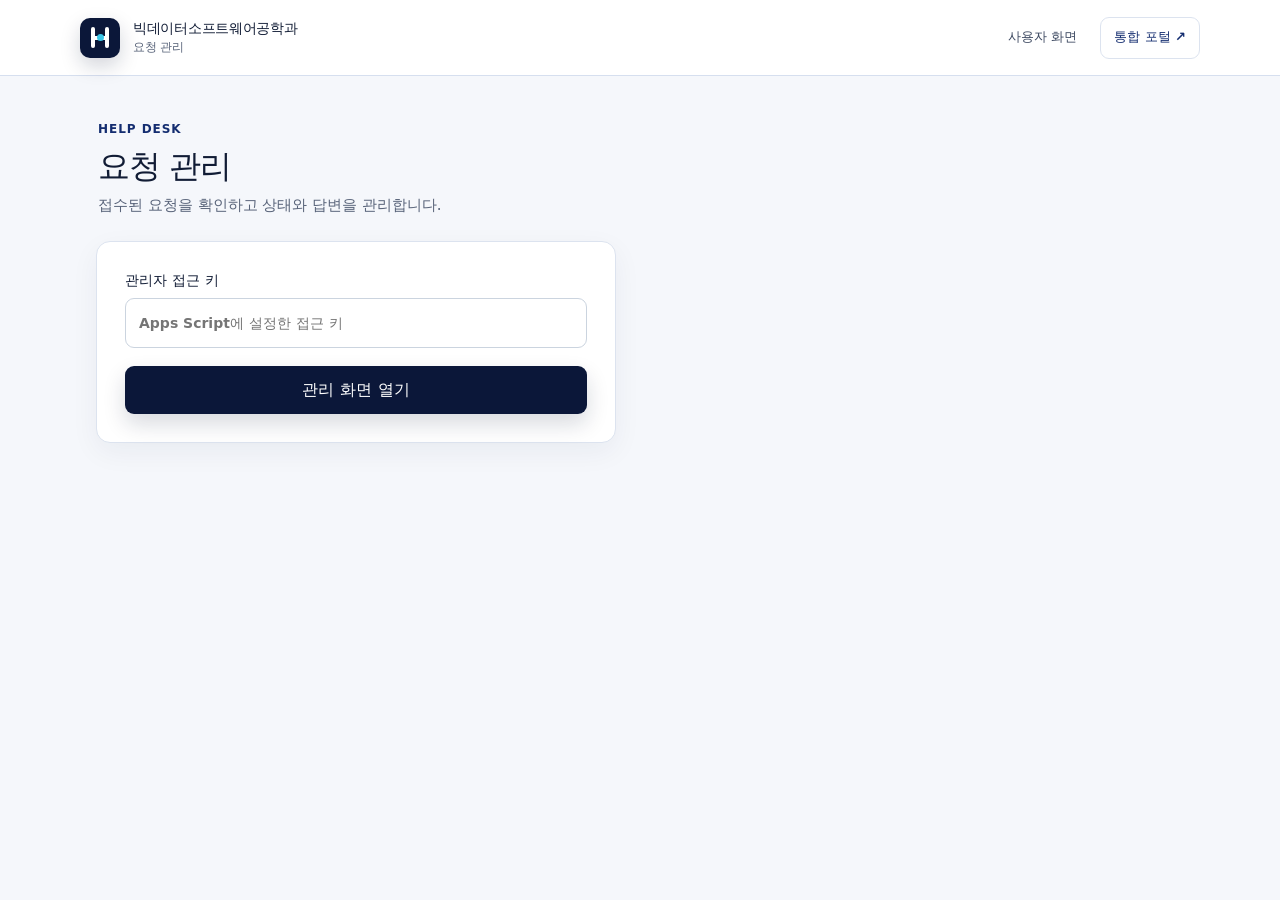
==== admin.html @ da018014 "Reduce Help API round trips and Sheets operations with regression coverage" ====
<!doctype html>
<html lang="ko">
<head>
  <meta charset="utf-8"><meta name="viewport" content="width=device-width, initial-scale=1, viewport-fit=cover">
  <meta name="robots" content="noindex, nofollow, noarchive">
  <meta name="referrer" content="no-referrer">
  <meta name="theme-color" content="#0b1739"><title>관리자 | BigData Help</title><link rel="icon" href="favicon.svg" type="image/svg+xml"><link rel="stylesheet" href="css/style.css?v=20261005-portal2">
</head>
<body class="admin-page">
  <header class="site-header">
    <div class="header-inner">
      <a class="brand" href="index.html" aria-label="학과 요청 문의 홈">
        <span class="brand-mark" aria-hidden="true"><span></span></span>
        <span class="brand-copy"><strong>빅데이터소프트웨어공학과</strong><small>요청 관리</small></span>
      </a>
      <nav class="desktop-nav" aria-label="주요 메뉴">
        <a href="index.html">사용자 화면</a>
        <a class="portal-home" href="https://portal.k-bigdata.kr/">통합 포털 ↗</a>
      </nav>
      <a class="mobile-portal-link" href="https://portal.k-bigdata.kr/">포털 ↗</a>
    </div>
  </header>
  <main class="page page--admin">
    <div class="page-title"><p class="eyebrow">Help Desk</p><h1>요청 관리</h1><p>접수된 요청을 확인하고 상태와 답변을 관리합니다.</p></div>
    <form id="admin-auth" class="form-card form-card--compact admin-auth">
      <label>관리자 접근 키<input name="adminKey" type="password" required autocomplete="current-password" placeholder="Apps Script에 설정한 접근 키"></label>
      <button class="button button--primary" type="submit">관리 화면 열기</button>
    </form>
    <p id="admin-notice" class="notice" role="status"></p>
    <div id="admin-workspace" hidden>
    <div id="admin-summary" class="admin-summary"></div>
    <div class="toolbar">
      <label>상태 필터<select id="status-filter"><option value="ALL">전체</option><option value="RECEIVED">접수</option><option value="CHECKING">확인중</option><option value="PROCESSING">처리중</option><option value="COMPLETED">완료</option></select></label>
      <label class="check-label"><input id="include-deleted" type="checkbox"> 삭제된 요청 포함</label>
    </div>
    <section id="admin-list" class="admin-list" aria-live="polite"></section>
    </div>
  </main>
  <script src="js/config.js?v=20261008-perf1"></script><script src="js/api.js?v=20261008-perf1"></script><script src="js/admin.js?v=20261008-perf1"></script>
</body>
</html>
---- css/style.css ----
:root{--navy:#173b68;--navy-2:#24568d;--blue:#2875c7;--sky:#eaf3fc;--ink:#172333;--muted:#667386;--line:#dfe5ec;--surface:#fff;--bg:#f4f7fa;--orange:#d66a16;--green:#188457;--red:#c33b3b;--shadow:0 10px 30px rgba(23,59,104,.08);font-family:Pretendard,"Noto Sans KR","Apple SD Gothic Neo",system-ui,sans-serif;color:var(--ink);background:var(--bg);font-synthesis:none}
*{box-sizing:border-box}[hidden]{display:none!important}html{min-width:320px;scroll-behavior:smooth}body{margin:0;background:var(--bg);line-height:1.55;overflow-wrap:anywhere}button,input,select,textarea{font:inherit}button,a{-webkit-tap-highlight-color:transparent}a{color:inherit;text-decoration:none}.site-header{position:sticky;top:0;z-index:10;background:rgba(255,255,255,.94);border-bottom:1px solid var(--line);backdrop-filter:blur(12px)}.header-inner{max-width:1080px;margin:auto;padding:14px 20px}.brand{display:inline-flex;flex-direction:column}.brand span{font-size:20px;font-weight:800;letter-spacing:-.4px;color:var(--navy)}.brand small{font-size:12px;color:var(--muted)}.page{max-width:760px;margin:auto;padding:24px 16px calc(104px + env(safe-area-inset-bottom))}.hero-card{padding:28px 24px;border-radius:24px;color:#fff;background:linear-gradient(145deg,var(--navy),var(--navy-2));box-shadow:0 18px 44px rgba(23,59,104,.2)}.eyebrow{margin:0 0 7px;font-size:12px;font-weight:750;letter-spacing:.08em;text-transform:uppercase}.hero-card .eyebrow{color:#cce2fa}.hero-card h1{margin:0 0 10px;font-size:27px;line-height:1.25;letter-spacing:-1px}.hero-card>p:not(.eyebrow){margin:0 0 22px;color:#e7f0fa;font-size:15px}.button{display:inline-flex;min-height:48px;align-items:center;justify-content:center;padding:11px 18px;border:0;border-radius:12px;font-weight:750;cursor:pointer;transition:transform .15s,opacity .15s,box-shadow .15s}.button:active{transform:translateY(1px)}.button:disabled{opacity:.5;cursor:not-allowed}.button--primary{color:#fff;background:var(--blue);box-shadow:0 7px 16px rgba(40,117,199,.2)}.hero-card .button--primary{color:var(--navy);background:#fff}.button--secondary{color:var(--navy);background:#edf2f7}.button--danger{color:var(--red);background:#fff0f0}.button--large{width:100%;min-height:54px}.button--small{min-height:42px;padding:8px 14px;font-size:14px}.section-heading{display:flex;align-items:end;justify-content:space-between;margin:28px 2px 12px;gap:12px}.section-heading h2{margin:0;font-size:18px}.section-heading span{font-size:11px;color:var(--muted)}.status-grid{display:grid;grid-template-columns:repeat(4,1fr);gap:8px}.status-stat{min-width:0;padding:15px 8px;text-align:center;border-radius:15px;background:var(--surface);border:1px solid var(--line)}.status-stat span{display:block;font-size:12px;color:var(--muted);white-space:nowrap}.status-stat strong{display:block;margin-top:3px;font-size:22px;color:var(--ink)}.status-stat--checking strong{color:var(--blue)}.status-stat--processing strong{color:var(--orange)}.status-stat--completed strong{color:var(--green)}.ticket-list{display:grid;gap:12px}.ticket-card{padding:18px;border:1px solid var(--line);border-radius:17px;background:var(--surface);box-shadow:0 4px 14px rgba(23,59,104,.04)}.ticket-card h3{margin:10px 0 5px;font-size:16px;line-height:1.4}.ticket-card>p{margin:0;color:var(--muted);font-size:13px}.badge{display:inline-flex;align-items:center;width:max-content;padding:4px 9px;border-radius:999px;font-size:11px;font-weight:800;background:#eef1f4;color:#596575}.badge--checking{background:#e8f2ff;color:#1762ad}.badge--processing{background:#fff0e4;color:#b95508}.badge--completed{background:#e7f7f0;color:#08764b}.bottom-nav{position:fixed;z-index:20;left:0;right:0;bottom:0;display:grid;grid-template-columns:repeat(3,1fr);padding:7px max(10px,env(safe-area-inset-right)) calc(7px + env(safe-area-inset-bottom)) max(10px,env(safe-area-inset-left));border-top:1px solid var(--line);background:rgba(255,255,255,.96);backdrop-filter:blur(14px)}.bottom-nav a{display:flex;min-height:50px;align-items:center;justify-content:center;flex-direction:column;gap:1px;border-radius:12px;color:#798493;font-size:11px;font-weight:700}.bottom-nav a span{font-size:21px;line-height:1}.bottom-nav a.active{color:var(--navy);background:#eef4fa}.notice{padding:12px 14px;border-radius:12px;background:#fff8dc;color:#6d5711;font-size:13px}.hero-card+.notice{margin-top:16px}.loading,.empty-state{grid-column:1/-1;padding:28px;text-align:center;color:var(--muted);border:1px dashed #cbd3dc;border-radius:16px;background:#fff}.page-title{margin:5px 2px 20px}.page-title .eyebrow{color:var(--blue)}.page-title h1{margin:0;font-size:28px;letter-spacing:-.7px}.page-title>p:last-child{margin:6px 0 0;color:var(--muted);font-size:14px}.form-card{display:grid;gap:18px;padding:22px;border:1px solid var(--line);border-radius:20px;background:var(--surface);box-shadow:var(--shadow)}.form-card label,.admin-update-form label,.toolbar label{display:grid;gap:7px;font-size:14px;font-weight:700}.required{margin-left:4px;color:var(--red);font-size:10px}.form-card input,.form-card select,.form-card textarea,.admin-update-form select,.admin-update-form textarea,.toolbar select{width:100%;min-height:50px;padding:12px 13px;border:1px solid #cbd4df;border-radius:11px;color:var(--ink);background:#fff;outline:none;transition:border-color .15s,box-shadow .15s}.form-card textarea,.admin-update-form textarea{resize:vertical}.form-card input:focus,.form-card select:focus,.form-card textarea:focus,.admin-update-form select:focus,.admin-update-form textarea:focus,.toolbar select:focus{border-color:var(--blue);box-shadow:0 0 0 3px rgba(40,117,199,.12)}.form-row{display:grid;grid-template-columns:1fr 1.3fr;gap:12px}.help-box{padding:13px;border-radius:11px;background:#f0f5fa;color:#506176;font-size:12px}.form-feedback{min-height:20px;margin:0;color:var(--red);font-size:13px}.success-card{padding:36px 22px;text-align:center;border-radius:20px;background:#fff;box-shadow:var(--shadow)}.success-card .success-icon{display:grid;width:58px;height:58px;margin:0 auto 15px;place-items:center;border-radius:50%;background:#e5f7ee;color:var(--green);font-size:30px;font-weight:900}.success-card h2{font-size:20px}.success-card .button{display:flex;margin-top:10px}.results-list{margin-top:18px}.ticket-card__top{display:flex;align-items:center;justify-content:space-between;gap:10px}.request-id{color:var(--muted);font-size:11px}.ticket-card time{display:block;margin:5px 0 14px;color:var(--muted);font-size:12px}.ticket-card .ticket-content{padding:14px 0;white-space:pre-wrap;color:var(--ink);font-size:14px;border-top:1px solid var(--line)}.reply-box{margin-bottom:14px;padding:14px;border-radius:12px;background:#f1f6fb;font-size:13px}.reply-box p{margin:5px 0 0;white-space:pre-wrap}.page--admin{max-width:1080px}.admin-summary{display:grid;grid-template-columns:repeat(5,minmax(0,1fr));gap:10px}.summary-card{min-width:0;padding:15px;border-radius:14px;background:#fff;border:1px solid var(--line)}.summary-card span{display:block;color:var(--muted);font-size:12px}.summary-card strong{font-size:22px}.toolbar{display:flex;align-items:end;justify-content:space-between;gap:18px;margin:18px 0;padding:15px;border-radius:14px;background:#fff;border:1px solid var(--line)}.toolbar select{min-width:170px}.toolbar .check-label{display:flex;align-items:center;grid-template-columns:auto 1fr}.check-label input{width:20px;height:20px;flex:0 0 auto}.admin-list{display:grid;gap:10px}.admin-ticket{border:1px solid var(--line);border-radius:15px;background:#fff;overflow:hidden}.admin-ticket summary{display:grid;grid-template-columns:auto minmax(180px,1fr) minmax(250px,1.4fr) auto;align-items:center;gap:12px;padding:16px;cursor:pointer;list-style:none}.admin-ticket summary::-webkit-details-marker{display:none}.admin-ticket__title{min-width:0;font-weight:750}.admin-ticket__meta{min-width:0;color:var(--muted);font-size:12px}.admin-ticket__body{padding:18px;border-top:1px solid var(--line)}.admin-ticket--deleted{opacity:.68}.deleted-label{padding:3px 7px;border-radius:6px;color:var(--red);background:#ffecec;font-size:11px;font-weight:750}.detail-grid{display:grid;grid-template-columns:repeat(3,minmax(0,1fr));gap:10px;margin:0}.detail-grid div{min-width:0;padding:10px;border-radius:10px;background:#f6f8fa}.detail-grid dt{color:var(--muted);font-size:11px}.detail-grid dd{margin:3px 0 0;font-size:13px;font-weight:650}.content-panel{margin:12px 0;padding:14px;border-radius:12px;background:#f6f8fa}.content-panel p{margin:6px 0 0;white-space:pre-wrap}.admin-update-form{display:grid;grid-template-columns:180px minmax(0,1fr) auto;align-items:end;gap:12px}.admin-update-form textarea{min-height:100px}.admin-page .notice:empty{display:none}
@media (min-width:760px){.page{padding-top:38px;padding-bottom:50px}.bottom-nav{position:static;max-width:500px;margin:0 auto 35px;border:1px solid var(--line);border-radius:18px;padding:7px}.hero-card{padding:38px}.hero-card h1{font-size:34px}.hero-card .button--large{width:auto;min-width:220px}.ticket-card{padding:20px}.form-card{padding:28px}}
@media (max-width:720px){.page--admin{padding-left:14px;padding-right:14px}.admin-summary{grid-template-columns:repeat(2,minmax(0,1fr))}.admin-summary .summary-card:first-child{grid-column:1/-1}.toolbar{align-items:stretch;flex-direction:column}.toolbar select{min-width:0}.toolbar .check-label{justify-content:flex-start}.admin-ticket summary{grid-template-columns:auto minmax(0,1fr) auto}.admin-ticket__meta{grid-column:1/-1}.detail-grid{grid-template-columns:1fr 1fr}.admin-update-form{grid-template-columns:1fr}.admin-update-form .button{width:100%}}
@media (max-width:430px){.page{padding-left:13px;padding-right:13px}.hero-card{padding:24px 20px}.hero-card h1{font-size:24px}.status-grid{gap:5px}.status-stat{padding:13px 3px}.form-card{padding:18px}.form-row{grid-template-columns:1fr}.detail-grid{grid-template-columns:1fr}.section-heading span{display:none}}
.admin-auth{width:100%;max-width:520px;margin:0 0 18px}.admin-auth .button{width:100%}
@media (prefers-reduced-motion:reduce){*{scroll-behavior:auto!important;transition:none!important}}

/* Responsive desktop navigation and home layout */
.header-inner{display:flex;align-items:center;justify-content:space-between;gap:24px}
.desktop-nav{display:none;align-items:center;gap:6px}
.desktop-nav a{padding:10px 15px;border-radius:10px;color:var(--muted);font-size:14px;font-weight:750}
.desktop-nav a:hover{color:var(--navy);background:#f1f5f9}
.desktop-nav a.active{color:#fff;background:var(--navy)}
.page--home{max-width:1080px}
@media (min-width:760px){
  .desktop-nav{display:flex}
  .page{padding-top:38px;padding-bottom:60px}
  .bottom-nav{display:none}
  .hero-card{padding:44px 42px}
  .hero-card h1{max-width:720px;font-size:36px}
  .hero-card>p:not(.eyebrow){max-width:720px}
}
@media (min-width:900px){.page--home .ticket-list{grid-template-columns:repeat(2,minmax(0,1fr))}}


/* 2026-10-05 Portal-aligned standalone Help Desk */
:root{
  --navy:#142d70;
  --navy-2:#0b1739;
  --blue:#3468e8;
  --sky:#eef4ff;
  --ink:#111c35;
  --muted:#59647a;
  --line:#dce3ef;
  --surface:#fff;
  --bg:#f5f7fb;
  --shadow:0 9px 28px rgba(17,36,77,.055);
}
body{background:var(--bg);color:var(--ink)}
.site-header{
  height:76px;
  background:rgba(255,255,255,.94);
  border-bottom:1px solid rgba(210,220,238,.9);
  backdrop-filter:blur(16px);
}
.header-inner{
  width:min(calc(100% - 40px),1120px);
  max-width:none;
  height:100%;
  margin:auto;
  padding:0;
  display:flex;
  align-items:center;
  justify-content:space-between;
  gap:24px;
}
.brand{
  display:flex;
  flex-direction:row;
  align-items:center;
  gap:13px;
  min-width:0;
}
.brand-mark{
  position:relative;
  width:40px;
  height:40px;
  flex:0 0 40px;
  border-radius:10px;
  background:#0b1739;
  box-shadow:0 8px 20px rgba(11,23,57,.18);
}
.brand-mark::before,.brand-mark::after{content:"";position:absolute;background:#fff;border-radius:2px}
.brand-mark::before{width:4px;height:21px;left:11px;top:9px;box-shadow:14px 0 #fff}
.brand-mark::after{width:18px;height:4px;left:11px;top:18px}
.brand-mark>span{position:absolute;z-index:2;width:7px;height:7px;left:17px;top:16px;border-radius:50%;background:#39c6e8}
.brand-copy{display:grid;line-height:1.25}
.brand-copy strong{font-size:14px;letter-spacing:-.02em;color:var(--ink)}
.brand-copy small{margin-top:3px;font-size:12px;color:var(--muted)}
.desktop-nav{display:none;align-items:center;gap:6px}
.desktop-nav a{
  min-height:42px;
  display:inline-flex;
  align-items:center;
  padding:9px 13px;
  border-radius:9px;
  color:#3d4961;
  font-size:13px;
  font-weight:700;
}
.desktop-nav a:hover{color:var(--navy);background:#f1f5fb}
.desktop-nav a.active{color:#fff;background:var(--navy)}
.desktop-nav .portal-home{
  margin-left:4px;
  border:1px solid var(--line);
  background:#fff;
  color:var(--navy);
}
.mobile-portal-link{display:none;color:var(--navy);font-size:12px;font-weight:750}
.page{max-width:760px;padding-top:30px}
.page--home{max-width:1120px}
.hero-card{
  position:relative;
  overflow:hidden;
  padding:38px 36px;
  border:1px solid var(--line);
  border-radius:16px;
  color:var(--ink);
  background:linear-gradient(135deg,#fff,#f6f9ff);
  box-shadow:var(--shadow);
}
.hero-card::after{
  content:"";
  position:absolute;
  right:-55px;
  bottom:-80px;
  width:180px;
  height:180px;
  border-radius:50%;
  box-shadow:0 0 0 36px rgba(52,104,232,.035),0 0 0 76px rgba(57,198,232,.025);
}
.hero-card .eyebrow{position:relative;z-index:1;color:var(--navy);letter-spacing:.12em}
.hero-card h1{
  position:relative;
  z-index:1;
  max-width:760px;
  margin-bottom:12px;
  color:var(--ink);
  font-size:34px;
  line-height:1.28;
  letter-spacing:-.045em;
}
.hero-card>p:not(.eyebrow){
  position:relative;
  z-index:1;
  max-width:720px;
  margin-bottom:24px;
  color:var(--muted);
  font-size:16px;
  line-height:1.75;
}
.button{border-radius:9px}
.button--primary{
  position:relative;
  z-index:1;
  color:#fff;
  background:var(--navy-2);
  box-shadow:0 10px 22px rgba(11,23,57,.16);
}
.button--primary:hover{background:var(--navy)}
.hero-card .button--primary{color:#fff;background:var(--navy-2)}
.button--secondary{color:var(--navy);background:#fff;border:1px solid var(--line)}
.status-stat,.ticket-card,.form-card,.success-card,.summary-card,.admin-ticket{
  border-radius:14px;
  box-shadow:var(--shadow);
}
.status-stat{padding:18px 10px}
.ticket-card{padding:20px}
.page-title{margin-top:6px;margin-bottom:22px}
.page-title .eyebrow{color:var(--navy)}
.page-title h1{font-size:32px;letter-spacing:-.04em;line-height:1.3}
.page-title>p:last-child{font-size:15px;line-height:1.7}
.form-card{border-radius:14px}
.form-card input,.form-card select,.form-card textarea,.admin-update-form select,.admin-update-form textarea,.toolbar select{border-radius:9px}
.form-card input:focus,.form-card select:focus,.form-card textarea:focus,.admin-update-form select:focus,.admin-update-form textarea:focus,.toolbar select:focus{
  border-color:var(--navy);
  box-shadow:0 0 0 3px rgba(20,45,112,.1)
}
.bottom-nav{
  background:rgba(255,255,255,.97);
  border-top:1px solid var(--line);
}
.bottom-nav a.active{color:var(--navy);background:#f1f5fb}
.notice{border:1px solid #e6ddac}
.admin-page .page{max-width:1120px}

@media(min-width:760px){
  .desktop-nav{display:flex}
  .mobile-portal-link{display:none}
  .page{padding-top:38px;padding-bottom:64px}
  .bottom-nav{display:none}
  .hero-card{padding:42px}
  .hero-card h1{font-size:36px}
  .hero-card .button--large{width:auto;min-width:220px}
}
@media(max-width:759px){
  .site-header{height:64px}
  .header-inner{width:calc(100% - 24px)}
  .brand-copy strong{font-size:13px}
  .brand-copy small{font-size:11px}
  .mobile-portal-link{display:inline-flex;align-items:center;min-height:42px;padding:6px}
  .page{padding-top:22px}
  .hero-card{padding:24px 20px;border-radius:14px}
  .hero-card h1{font-size:27px}
  .hero-card>p:not(.eyebrow){font-size:15px}
  .page-title h1{font-size:28px}
}
@media(max-width:420px){
  .brand-copy strong{max-width:180px;white-space:nowrap;overflow:hidden;text-overflow:ellipsis}
  .brand-copy small{max-width:180px;white-space:nowrap;overflow:hidden;text-overflow:ellipsis}
}
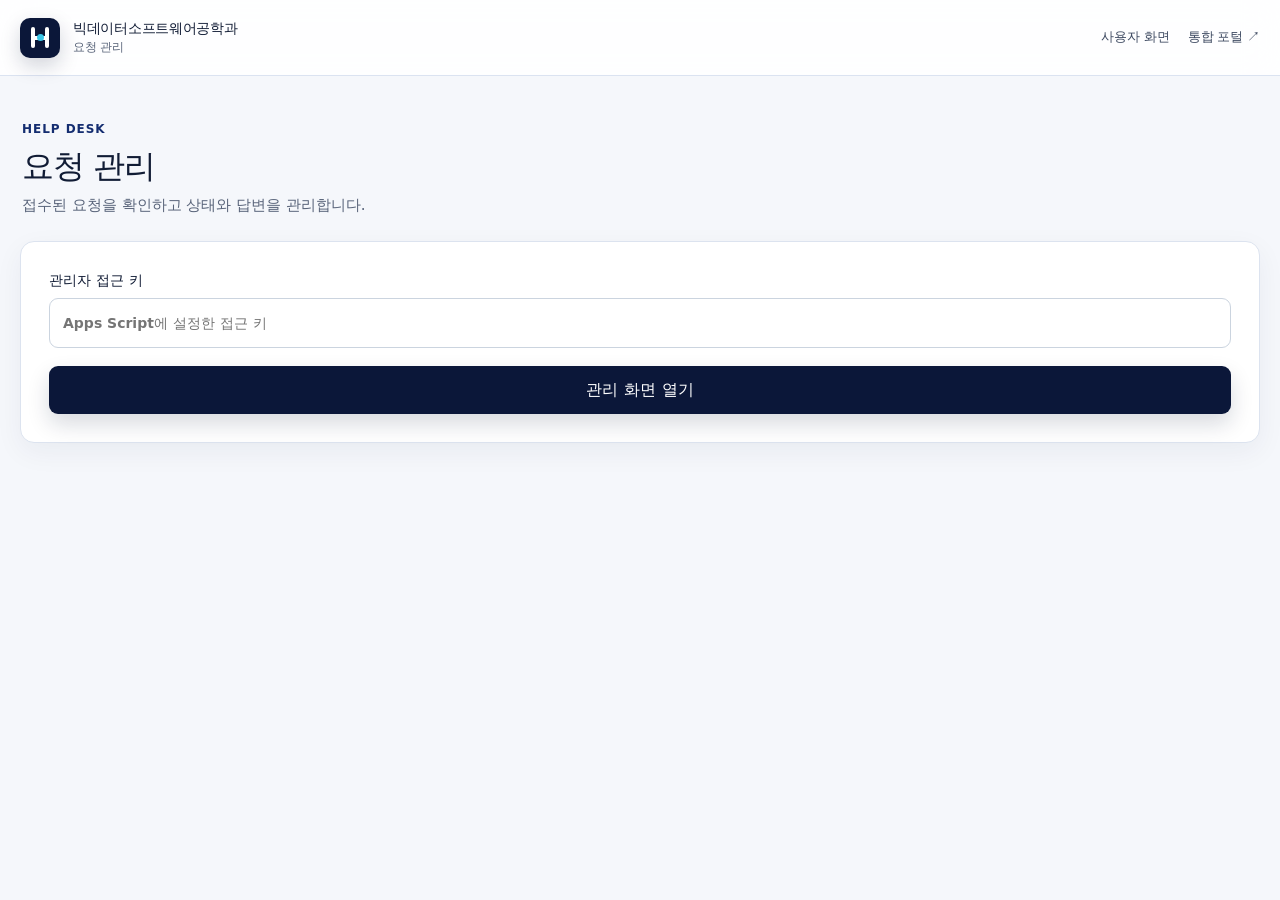
==== commit 5680e106: "fix: unify Help page containers and shared responsive header" ====
--- a/admin.html
+++ b/admin.html
@@ -4,7 +4,7 @@
   <meta charset="utf-8"><meta name="viewport" content="width=device-width, initial-scale=1, viewport-fit=cover">
   <meta name="robots" content="noindex, nofollow, noarchive">
   <meta name="referrer" content="no-referrer">
-  <meta name="theme-color" content="#0b1739"><title>관리자 | BigData Help</title><link rel="icon" href="favicon.svg" type="image/svg+xml"><link rel="stylesheet" href="css/style.css?v=20261005-portal2">
+  <meta name="theme-color" content="#0b1739"><title>관리자 | BigData Help</title><link rel="icon" href="favicon.svg" type="image/svg+xml"><link rel="stylesheet" href="css/style.css?v=20261020-unified-layout-1">
 </head>
 <body class="admin-page">
   <header class="site-header">
@@ -30,12 +30,13 @@
     <div id="admin-workspace" hidden>
     <div id="admin-summary" class="admin-summary"></div>
     <div class="toolbar">
+      <label>신고 구분<select id="request-kind-filter"><option value="ALL">전체 요청</option><option value="practical">실기문제 신고</option><option value="interview">기술면접 신고</option><option value="other">일반 요청</option></select></label>
       <label>상태 필터<select id="status-filter"><option value="ALL">전체</option><option value="RECEIVED">접수</option><option value="CHECKING">확인중</option><option value="PROCESSING">처리중</option><option value="COMPLETED">완료</option></select></label>
       <label class="check-label"><input id="include-deleted" type="checkbox"> 삭제된 요청 포함</label>
     </div>
     <section id="admin-list" class="admin-list" aria-live="polite"></section>
     </div>
   </main>
-  <script src="js/config.js?v=20261008-perf1"></script><script src="js/api.js?v=20261008-perf1"></script><script src="js/admin.js?v=20261008-perf1"></script>
+  <script src="js/config.js?v=20261008-magic1"></script><script src="js/api.js?v=20261008-magic1"></script><script src="js/admin.js?v=20261009-learning-report-1"></script>
 </body>
 </html>
--- a/css/style.css
+++ b/css/style.css
@@ -200,3 +200,81 @@
   .brand-copy strong{max-width:180px;white-space:nowrap;overflow:hidden;text-overflow:ellipsis}
   .brand-copy small{max-width:180px;white-space:nowrap;overflow:hidden;text-overflow:ellipsis}
 }
+
+
+/* Learning-question report form */
+.learning-report-panel{display:grid;gap:14px;margin-bottom:16px;padding:18px;border:1px solid #bfdbfe;border-radius:14px;background:#f3f8ff}
+.learning-report-panel h2{margin:0;color:var(--navy);font-size:19px}
+.learning-report-panel p{margin:0;font-size:14px;color:var(--muted)}
+.learning-report-context{padding:13px;background:#fff;border:1px solid var(--line);border-radius:10px;overflow-wrap:anywhere}
+.learning-report-context strong{display:block;font-size:15px}
+.learning-report-context p{margin:4px 0 8px;font-size:12px}
+.learning-report-context a,.admin-report-link a{display:inline-block;color:#135baf;font-weight:750;text-decoration:underline;text-underline-offset:3px}
+.learning-report-panel .learning-report-note{font-size:13px}
+.admin-report-group{border:1px solid #d5e4f6;border-radius:14px;padding:12px;background:#f7faff;margin-bottom:14px}
+.admin-report-group h3{margin:0 0 11px;font-size:16px;color:var(--navy)}
+.admin-report-group h3 small{margin-left:5px;font-size:12px;font-weight:600;color:var(--muted)}
+.admin-report-group .admin-ticket:last-child{margin-bottom:0}
+.admin-report-link{display:flex;flex-wrap:wrap;gap:10px;align-items:center;margin:12px 0;padding:12px;background:#eef6ff;border-radius:9px;font-size:14px}
+@media(max-width:480px){.learning-report-panel{padding:14px}}
+
+
+/* Shared Help header, matching the portal's responsive dimensions. */
+    .site-header{height:76px;border-bottom:1px solid rgba(210,220,238,.8);background:rgba(255,255,255,.88);backdrop-filter:blur(16px);font-family:Pretendard,-apple-system,BlinkMacSystemFont,"Segoe UI","Noto Sans KR",sans-serif;line-height:1.6}
+    .header-inner{width:min(calc(100% - 40px),1240px);max-width:none;gap:16px}
+    .brand span{font-size:inherit;font-weight:400;letter-spacing:normal;color:inherit}
+    .brand .brand-copy{line-height:1.25}
+    .brand-copy strong{font-weight:700}
+    .brand-copy small{font-weight:400;letter-spacing:normal}
+    .desktop-nav{gap:18px}
+    .desktop-nav a{position:relative;min-height:0;padding:8px 0;border-radius:0;font-weight:650;line-height:1.6}
+    .desktop-nav a:hover,.desktop-nav a.active{color:var(--navy);background:transparent}
+    .desktop-nav a::after{content:"";position:absolute;right:0;bottom:1px;left:0;height:2px;background:var(--navy);transform:scaleX(0);transition:transform .22s ease}
+    .desktop-nav a:hover::after,.desktop-nav a.active::after{transform:scaleX(1)}
+    .desktop-nav .portal-home{margin-left:0;border:0;background:transparent;color:#3d4961}
+    .desktop-nav a.admin-login-link{display:inline-flex;align-items:center;gap:6px;margin-left:6px;padding:8px 12px;border:1px solid #cedced;border-radius:9px;color:var(--navy);background:#fff;white-space:nowrap}
+    .desktop-nav a.admin-login-link::after{display:none}
+    .desktop-nav a.admin-login-link:hover,.desktop-nav a.admin-login-link:focus-visible{color:var(--navy);background:#edf4fb;border-color:#99b6d8}
+    .mobile-header-actions{display:none;align-items:center;gap:6px;flex:0 0 auto}
+    .mobile-admin-login{display:inline-flex;align-items:center;justify-content:center;min-height:40px;padding:7px 10px;border:1px solid #cedced;border-radius:9px;color:var(--navy);font-size:12px;font-weight:750;white-space:nowrap}
+    .mobile-admin-login:hover,.mobile-admin-login:focus-visible{background:#edf4fb;border-color:#99b6d8}
+    .mobile-header-actions .mobile-portal-link{display:inline-flex;align-items:center;min-height:40px;padding:6px 2px;white-space:nowrap}
+    @media(max-width:759px){
+      .mobile-header-actions{display:flex}
+      .header-inner{gap:8px}
+      .brand{min-width:0;flex:1 1 auto}
+      .brand-copy{min-width:0}
+      .brand-copy strong,.brand-copy small{display:block;white-space:nowrap;overflow:hidden;text-overflow:ellipsis}
+    }
+    @media(max-width:900px){
+      .site-header{height:60px}
+    }
+    @media(max-width:767px){
+      .header-inner{width:calc(100% - 36px)}
+      .brand-mark{width:36px;height:36px;flex-basis:36px;transform:scale(.9)}
+      .brand-copy strong{font-size:13px}
+      .brand-copy small{font-size:11px}
+    }
+    @media(max-width:389px){
+      .header-inner{width:calc(100% - 32px)}
+    }
+    @media(max-width:380px){
+      .brand-mark{width:34px;height:34px;flex-basis:34px}
+      .brand{gap:9px}
+      .brand-copy strong{font-size:12px}
+      .mobile-header-actions{gap:4px}
+      .mobile-admin-login{padding:7px 7px;font-size:11px}
+      .mobile-header-actions .mobile-portal-link{font-size:11px;padding:6px 0}
+    }
+    /* All Help pages share the portal desktop container. */
+    @media (min-width:1024px){
+      .header-inner,.page,.admin-page .page{width:min(calc(100% - 40px),1240px)}
+      .page,.admin-page .page{max-width:none;padding-left:0;padding-right:0}
+      .admin-auth{max-width:none}
+    }
+
+/* Keep page edges aligned with the shared header at every size. */
+.page,.admin-page .page{width:min(calc(100% - 40px),1240px);max-width:none;padding-left:0;padding-right:0}
+.admin-auth{max-width:none}
+@media(max-width:767px){.page,.admin-page .page{width:calc(100% - 36px)}}
+@media(max-width:389px){.page,.admin-page .page{width:calc(100% - 32px)}}
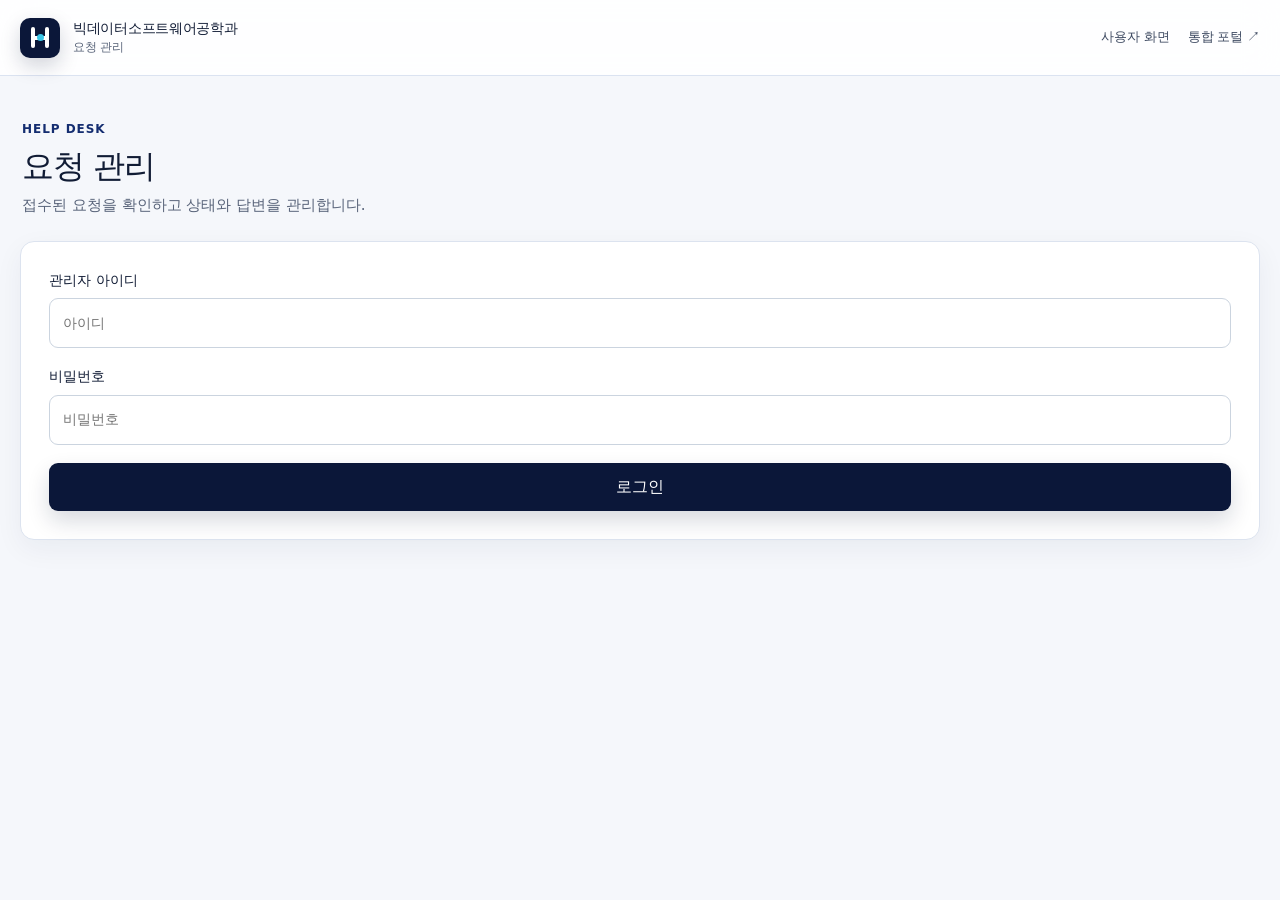
==== commit 7f75dd34: "Add administrator username and password fields to Help admin login" ====
--- a/admin.html
+++ b/admin.html
@@ -22,9 +22,14 @@
   </header>
   <main class="page page--admin">
     <div class="page-title"><p class="eyebrow">Help Desk</p><h1>요청 관리</h1><p>접수된 요청을 확인하고 상태와 답변을 관리합니다.</p></div>
-    <form id="admin-auth" class="form-card form-card--compact admin-auth">
-      <label>관리자 접근 키<input name="adminKey" type="password" required autocomplete="current-password" placeholder="Apps Script에 설정한 접근 키"></label>
-      <button class="button button--primary" type="submit">관리 화면 열기</button>
+    <form id="admin-auth" class="form-card form-card--compact admin-auth" autocomplete="on">
+      <label for="admin-username">관리자 아이디
+        <input id="admin-username" name="adminUsername" type="text" required autocomplete="username" autocapitalize="off" spellcheck="false" placeholder="아이디">
+      </label>
+      <label for="admin-password">비밀번호
+        <input id="admin-password" name="adminPassword" type="password" required autocomplete="current-password" placeholder="비밀번호">
+      </label>
+      <button class="button button--primary" type="submit">로그인</button>
     </form>
     <p id="admin-notice" class="notice" role="status"></p>
     <div id="admin-workspace" hidden>
@@ -37,6 +42,6 @@
     <section id="admin-list" class="admin-list" aria-live="polite"></section>
     </div>
   </main>
-  <script src="js/config.js?v=20261008-magic1"></script><script src="js/api.js?v=20261008-magic1"></script><script src="js/admin.js?v=20261009-learning-report-1"></script>
+  <script src="js/config.js?v=20261008-magic1"></script><script src="js/api.js?v=20261022-admin-login-1"></script><script src="js/admin.js?v=20261022-admin-login-1"></script>
 </body>
 </html>
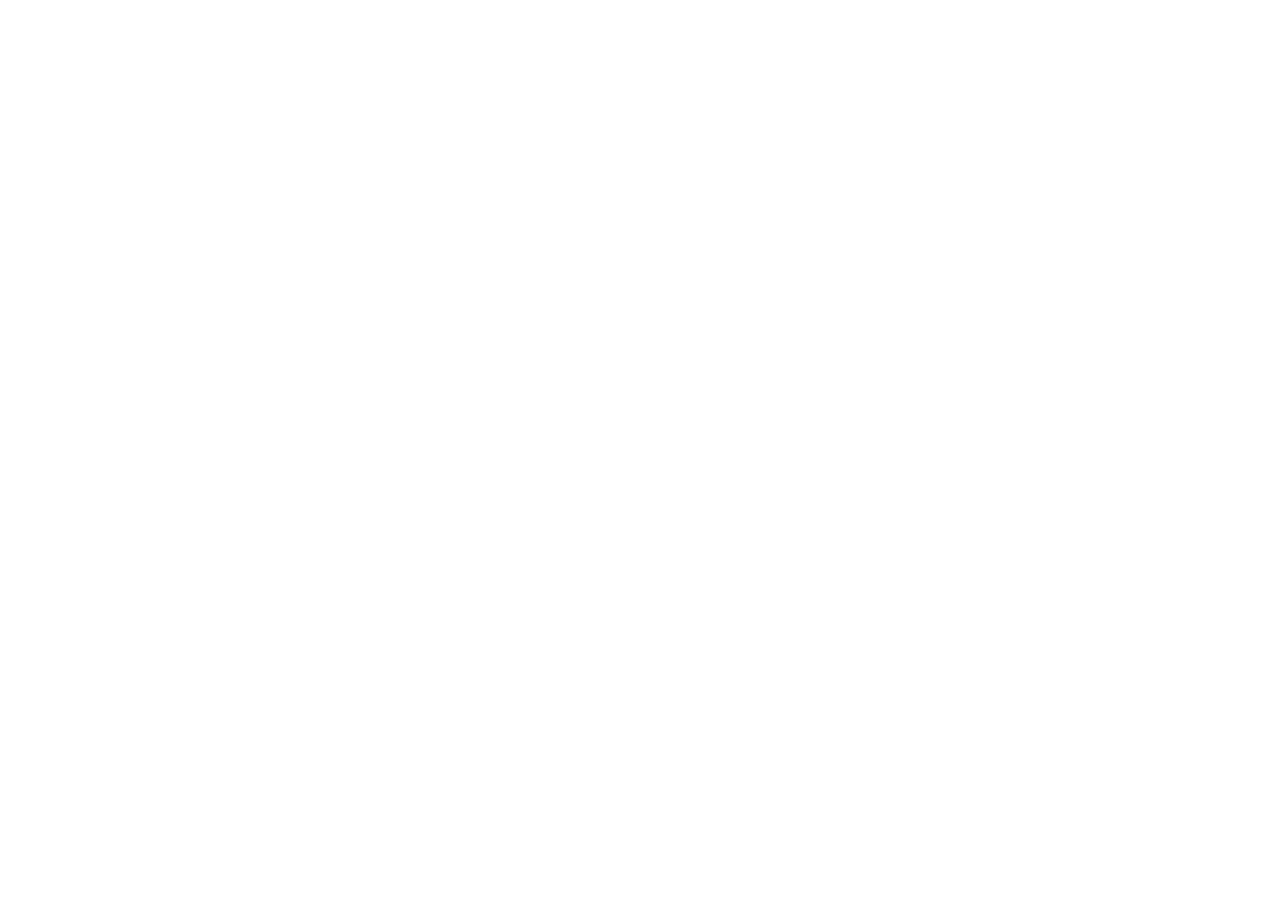
==== commit c8636a27: "Redirect legacy Help pages to authenticated portal Help" ====
--- a/admin.html
+++ b/admin.html
@@ -1,47 +1,4 @@
 <!doctype html>
-<html lang="ko">
-<head>
-  <meta charset="utf-8"><meta name="viewport" content="width=device-width, initial-scale=1, viewport-fit=cover">
-  <meta name="robots" content="noindex, nofollow, noarchive">
-  <meta name="referrer" content="no-referrer">
-  <meta name="theme-color" content="#0b1739"><title>관리자 | BigData Help</title><link rel="icon" href="favicon.svg" type="image/svg+xml"><link rel="stylesheet" href="css/style.css?v=20261020-unified-layout-1">
-</head>
-<body class="admin-page">
-  <header class="site-header">
-    <div class="header-inner">
-      <a class="brand" href="index.html" aria-label="학과 요청 문의 홈">
-        <span class="brand-mark" aria-hidden="true"><span></span></span>
-        <span class="brand-copy"><strong>빅데이터소프트웨어공학과</strong><small>요청 관리</small></span>
-      </a>
-      <nav class="desktop-nav" aria-label="주요 메뉴">
-        <a href="index.html">사용자 화면</a>
-        <a class="portal-home" href="https://portal.k-bigdata.kr/">통합 포털 ↗</a>
-      </nav>
-      <a class="mobile-portal-link" href="https://portal.k-bigdata.kr/">포털 ↗</a>
-    </div>
-  </header>
-  <main class="page page--admin">
-    <div class="page-title"><p class="eyebrow">Help Desk</p><h1>요청 관리</h1><p>접수된 요청을 확인하고 상태와 답변을 관리합니다.</p></div>
-    <form id="admin-auth" class="form-card form-card--compact admin-auth" autocomplete="on">
-      <label for="admin-username">관리자 아이디
-        <input id="admin-username" name="adminUsername" type="text" required autocomplete="username" autocapitalize="off" spellcheck="false" placeholder="아이디">
-      </label>
-      <label for="admin-password">비밀번호
-        <input id="admin-password" name="adminPassword" type="password" required autocomplete="current-password" placeholder="비밀번호">
-      </label>
-      <button class="button button--primary" type="submit">로그인</button>
-    </form>
-    <p id="admin-notice" class="notice" role="status"></p>
-    <div id="admin-workspace" hidden>
-    <div id="admin-summary" class="admin-summary"></div>
-    <div class="toolbar">
-      <label>신고 구분<select id="request-kind-filter"><option value="ALL">전체 요청</option><option value="practical">실기문제 신고</option><option value="interview">기술면접 신고</option><option value="other">일반 요청</option></select></label>
-      <label>상태 필터<select id="status-filter"><option value="ALL">전체</option><option value="RECEIVED">접수</option><option value="CHECKING">확인중</option><option value="PROCESSING">처리중</option><option value="COMPLETED">완료</option></select></label>
-      <label class="check-label"><input id="include-deleted" type="checkbox"> 삭제된 요청 포함</label>
-    </div>
-    <section id="admin-list" class="admin-list" aria-live="polite"></section>
-    </div>
-  </main>
-  <script src="js/config.js?v=20261008-magic1"></script><script src="js/api.js?v=20261022-admin-login-1"></script><script src="js/admin.js?v=20261022-admin-login-1"></script>
-</body>
-</html>
+<html lang="ko"><head><meta charset="utf-8"><meta name="viewport" content="width=device-width,initial-scale=1"><meta name="robots" content="noindex,nofollow"><meta http-equiv="refresh" content="1;url=https://portal.k-bigdata.kr/help.html"><title>관리자 — 포털로 이동</title><style>body{font-family:system-ui,-apple-system,sans-serif;background:#f5f8fc;color:#243950;display:grid;place-items:center;min-height:90vh;margin:0;padding:20px;text-align:center}main{max-width:580px;padding:40px;border:1px solid #dae4ee;border-radius:14px;background:white;line-height:1.75}a{color:#124c83;font-weight:750}</style><script>
+(()=>{'use strict';const target=new URL('https://portal.k-bigdata.kr/help.html');const params=new URLSearchParams(location.search);const source=params.get('source'),id=params.get('id');if(['coding','ncp','practical','interview'].includes(source)&&/^[A-Za-z0-9_-]{1,80}$/.test(id||'')){for(const key of ['source','id','code','label','question','url'])if(params.has(key))target.searchParams.set(key,String(params.get(key)).slice(0,250));}location.replace(target.href);})();
+</script></head><body><main><h1>학과 요청·문의 서비스가 이전되었습니다</h1><p>2026년 11월 11일부터 학과 요청은 통합 포털에서 로그인한 학생만 등록할 수 있습니다.</p><p><a href="https://portal.k-bigdata.kr/help.html">통합 포털의 학과 요청·문의로 이동</a></p><p>기존 접수 내역은 보존되며, 이전 요청 확인은 학과 관리자에게 문의하세요.</p></main></body></html>
